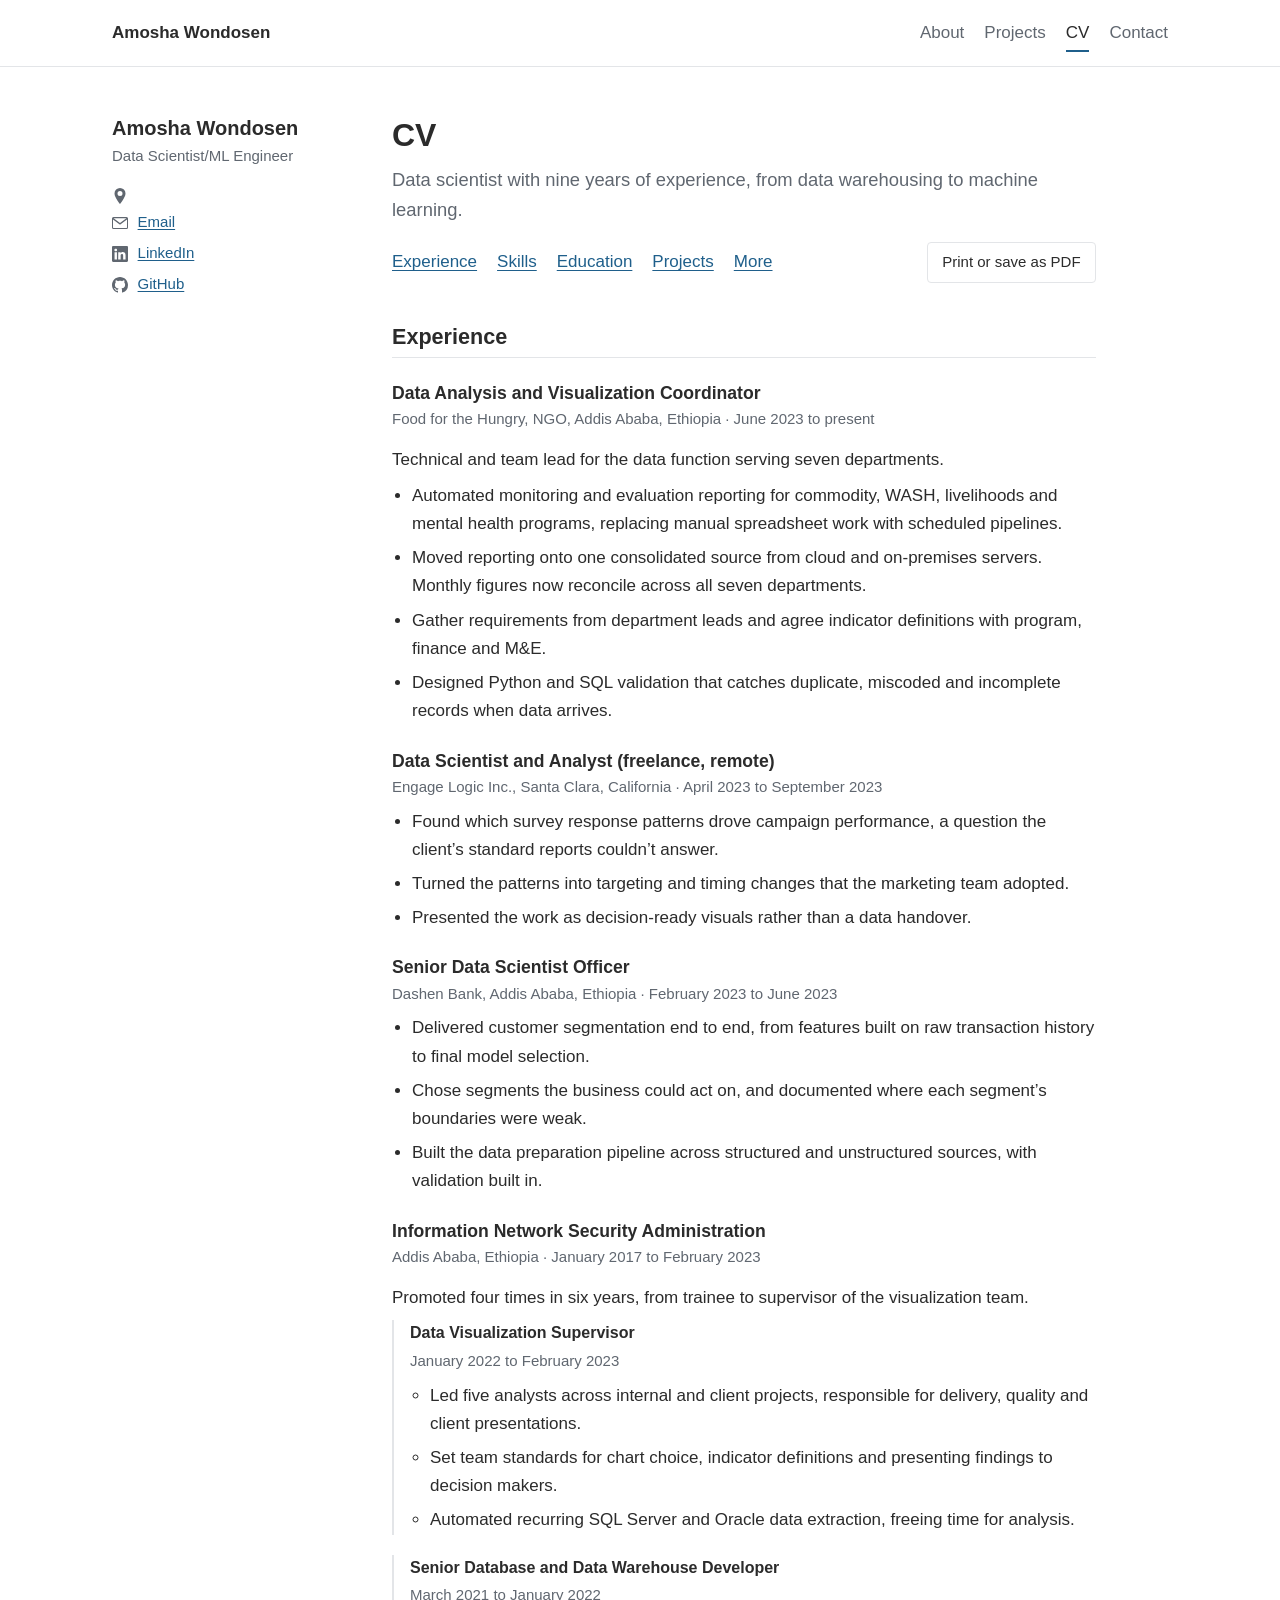
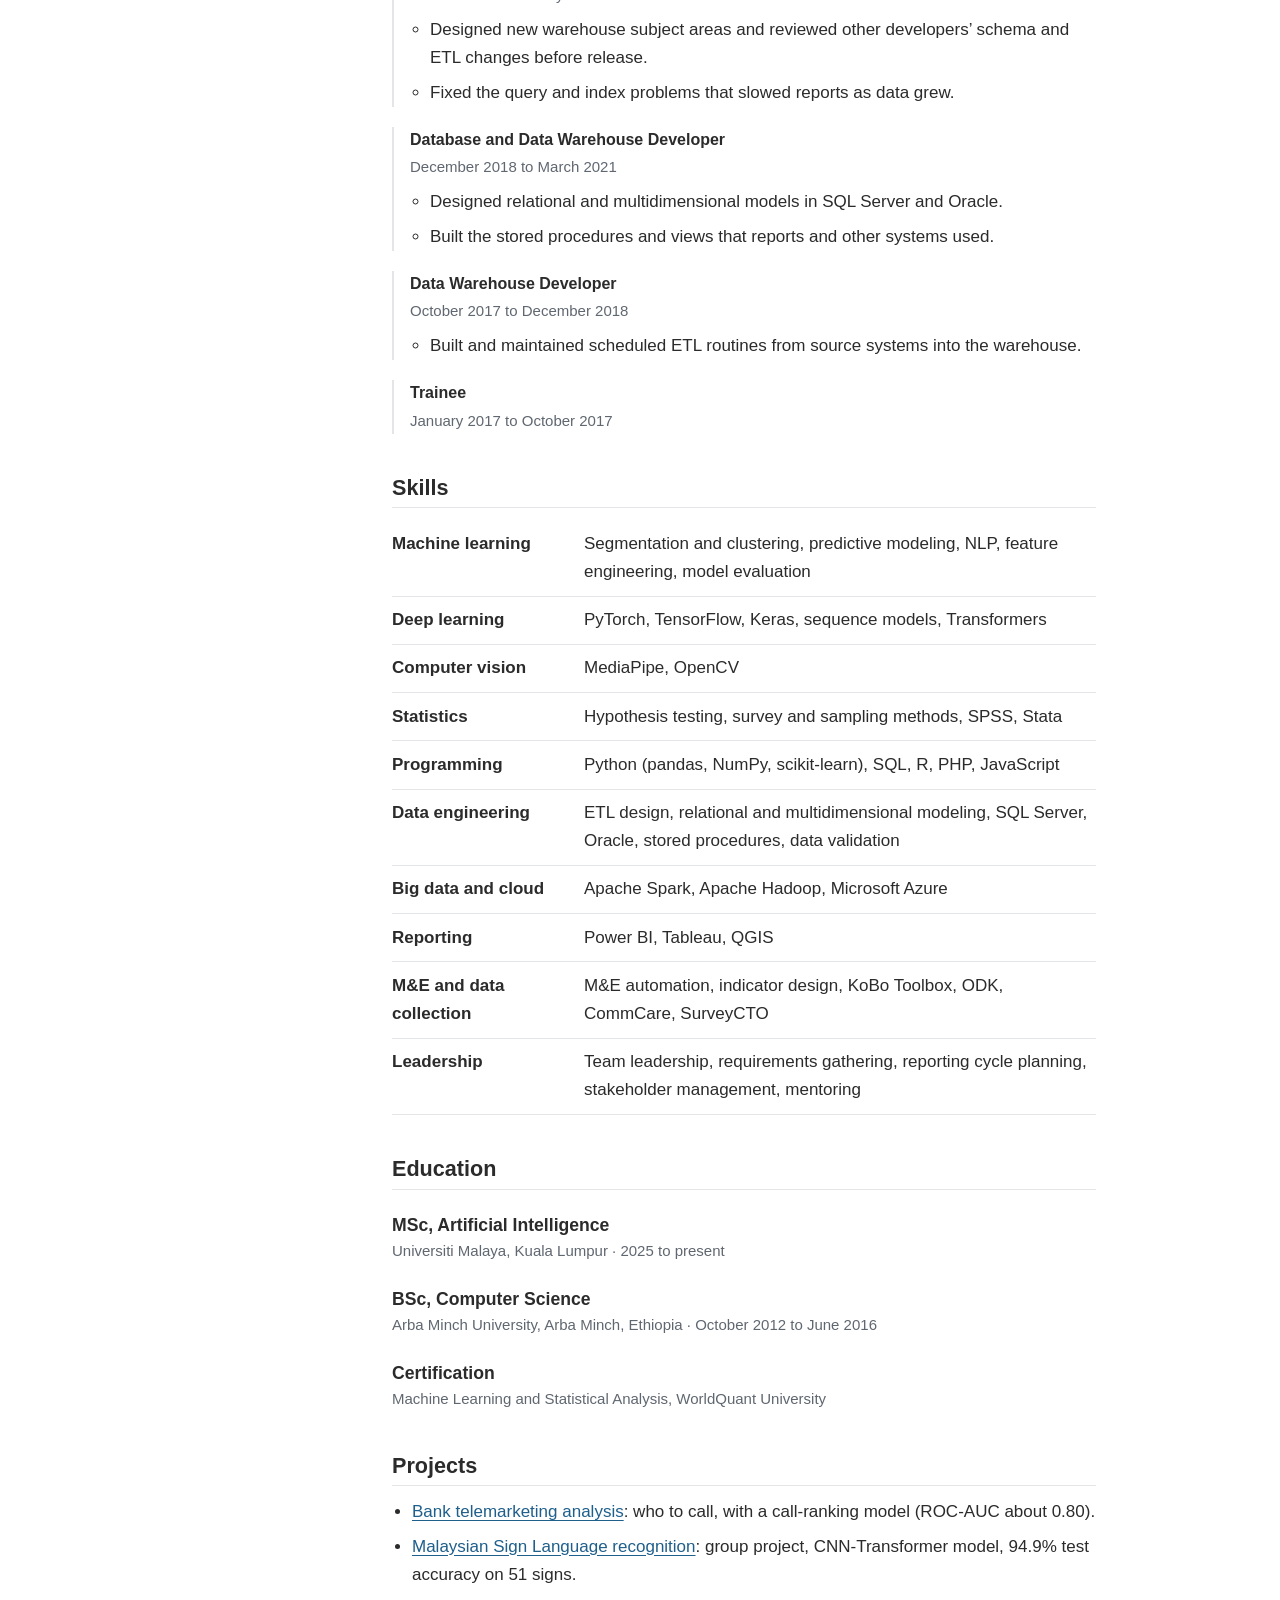
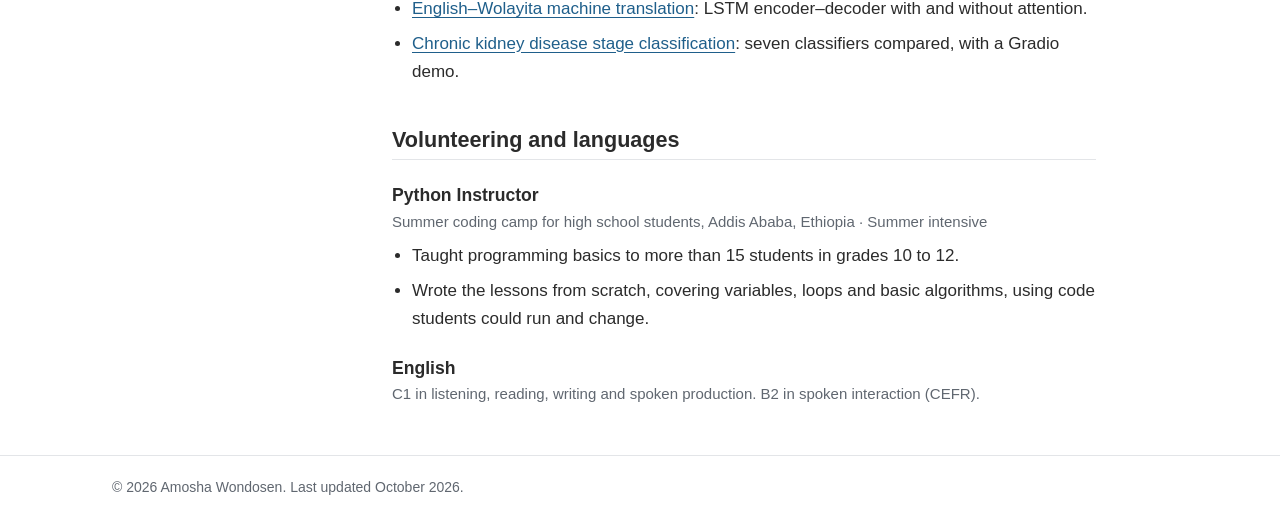
==== cv.html @ c7640586 "portifolio update" ====
<!doctype html>
<html lang="en">
<head>
  <meta charset="utf-8">
  <meta name="viewport" content="width=device-width, initial-scale=1">
  <!-- Replace [FULL NAME] and other placeholders before publishing. See README.md. -->
  <title>CV · Amosha Wondosen</title>
  <meta name="description" content="CV: experience, skills and education of a data scientist with eight years in data.">
  <meta name="author" content="[FULL NAME]">
  <link rel="canonical" href="https://wondosenam.portfolio/cv.html">
  <meta property="og:type" content="website">
  <meta property="og:title" content="CV · Amosha Wondosen ">
  <meta property="og:description" content="CV: experience, skills and education of a data scientist with eight years in data.">
  <meta property="og:url" content="https://wondosenam.portfolio/cv.html">
  <meta name="twitter:card" content="summary">
  <meta name="color-scheme" content="light dark">
  <link rel="icon" href="favicon.svg" type="image/svg+xml">
  <link rel="stylesheet" href="styles.css">
</head>
<body>
  <a class="skip-link" href="#main">Skip to content</a>

  <header class="masthead">
    <div class="container">
      <a class="site-title" href="index.html"><span title="Placeholder:  full name">Amosha Wondosen</span></a>
      <nav class="menu" aria-label="Main">
        <ul>
          <li><a href="index.html">About</a></li>
          <li><a href="projects.html">Projects</a></li>
          <li><a href="cv.html" aria-current="page">CV</a></li>
          <li><a href="contact.html">Contact</a></li>
        </ul>
      </nav>
    </div>
  </header>

  <div class="container page">
    <aside class="profile" aria-label="Profile">
      <!-- Optional photo: save it as images/profile.jpg and uncomment.
      <img class="profile-photo" src="images/profile.jpg" alt="Photo of [FULL NAME]" width="120" height="120">
      -->
      <p class="profile-name"><span  title="Placeholder:  full name">Amosha Wondosen</span></p>
      <p class="profile-role">Data Scientist/ML Engineer</p>
      <ul class="profile-links">
        <li><svg viewBox="0 0 16 16" aria-hidden="true" focusable="false"><path d="M8 0a5.5 5.5 0 0 0-5.5 5.5C2.5 9.6 8 16 8 16s5.5-6.4 5.5-10.5A5.5 5.5 0 0 0 8 0zm0 8a2.5 2.5 0 1 1 0-5 2.5 2.5 0 0 1 0 5z"/></svg><span></span></li>
        <li><svg viewBox="0 0 16 16" aria-hidden="true" focusable="false"><path d="M0 3.5A1.5 1.5 0 0 1 1.5 2h13A1.5 1.5 0 0 1 16 3.5v9a1.5 1.5 0 0 1-1.5 1.5h-13A1.5 1.5 0 0 1 0 12.5zm1.6-.3L8 8.1l6.4-4.9zM15 4.4 8.3 9.5a.5.5 0 0 1-.6 0L1 4.4v8.1c0 .3.2.5.5.5h13c.3 0 .5-.2.5-.5z"/></svg><a href="mailto:name@email.com"><span  title="Placeholder: set email in the mailto link">Email</span></a></li>
        <li><svg viewBox="0 0 16 16" aria-hidden="true" focusable="false"><path d="M0 1.15C0 .52.52 0 1.17 0h13.66C15.48 0 16 .52 16 1.15v13.7c0 .63-.52 1.15-1.17 1.15H1.17C.52 16 0 15.48 0 14.85zm4.94 12.24V6.17H2.54v7.22zM3.74 5.18c.84 0 1.36-.55 1.36-1.25-.02-.71-.52-1.25-1.35-1.25s-1.37.54-1.37 1.25c0 .7.52 1.25 1.34 1.25zm4.9 8.21V9.36c0-.22.02-.43.08-.58.17-.43.57-.88 1.23-.88.87 0 1.21.66 1.21 1.63v3.86h2.4V9.25c0-2.22-1.18-3.25-2.76-3.25-1.27 0-1.84.7-2.16 1.19V6.17h-2.4c.03.68 0 7.22 0 7.22z"/></svg><a href="https://www.linkedin.com/in/your-handle" rel="me"><span  title="Placeholder: set your LinkedIn handle in the link">LinkedIn</span></a></li>
        <li><svg viewBox="0 0 16 16" aria-hidden="true" focusable="false"><path d="M8 0C3.58 0 0 3.58 0 8c0 3.54 2.29 6.53 5.47 7.59.4.07.55-.17.55-.38 0-.19-.01-.82-.01-1.49-2.01.37-2.53-.49-2.69-.94-.09-.23-.48-.94-.82-1.13-.28-.15-.68-.52-.01-.53.63-.01 1.08.58 1.23.82.72 1.21 1.87.87 2.33.66.07-.52.28-.87.51-1.07-1.78-.2-3.64-.89-3.64-3.95 0-.87.31-1.59.82-2.15-.08-.2-.36-1.02.08-2.12 0 0 .67-.21 2.2.82.64-.18 1.32-.27 2-.27s1.36.09 2 .27c1.53-1.04 2.2-.82 2.2-.82.44 1.1.16 1.92.08 2.12.51.56.82 1.27.82 2.15 0 3.07-1.87 3.75-3.65 3.95.29.25.54.73.54 1.48 0 1.07-.01 1.93-.01 2.2 0 .21.15.46.55.38A8.01 8.01 0 0 0 16 8c0-4.42-3.58-8-8-8z"/></svg><a href="https://github.com/WondosenAm" rel="me">GitHub</a></li>
      </ul>
      
    </aside>

    <main id="main" class="content" tabindex="-1">
      <h1>CV</h1>
      <p class="lede">Data scientist with nine years of experience, from data warehousing to machine learning.</p>
      <div class="cv-tools">
        <nav class="toc" aria-label="CV sections">
          <ul>
            <li><a href="#experience">Experience</a></li>
            <li><a href="#skills">Skills</a></li>
            <li><a href="#education">Education</a></li>
            <li><a href="#cv-projects">Projects</a></li>
            <li><a href="#more">More</a></li>
          </ul>
        </nav>
        <button type="button" class="print-btn" onclick="window.print()">Print or save as PDF</button>
      </div>

      <h2 id="experience">Experience</h2>
      <div class="job">
        <h3>Data Analysis and Visualization Coordinator</h3>
        <p class="meta"><span  title="Placeholder: organization name">Food for the Hungry</span>,  NGO, <span  title="Placeholder: city and country">Addis Ababa, Ethiopia</span> · June 2023 to present</p>
        <p>Technical and team lead for the data function serving seven departments.</p>
        <ul>
          <li>Automated monitoring and evaluation reporting for commodity, WASH, livelihoods and mental health programs, replacing manual spreadsheet work with scheduled pipelines.</li>
          <li>Moved reporting onto one consolidated source from cloud and on-premises servers. Monthly figures now reconcile across all seven departments.</li>
          <li>Gather requirements from department leads and agree indicator definitions with program, finance and M&amp;E.</li>
          <li>Designed Python and SQL validation that catches duplicate, miscoded and incomplete records when data arrives.</li>
        </ul>
      </div>

      <div class="job">
        <h3>Data Scientist and Analyst (freelance, remote)</h3>
        <p class="meta"><span  title="Placeholder: company name">Engage Logic Inc.</span>, Santa Clara, California · April 2023 to September 2023</p>
        <ul>
          <li>Found which survey response patterns drove campaign performance, a question the client’s standard reports couldn’t answer.</li>
          <li>Turned the patterns into targeting and timing changes that the marketing team adopted.</li>
          <li>Presented the work as decision-ready visuals rather than a data handover.</li>
        </ul>
      </div>

      <div class="job">
        <h3>Senior Data Scientist Officer</h3>
        <p class="meta"><span  title="Placeholder: bank name">Dashen Bank</span>, <span  title="Placeholder: city and country">Addis Ababa, Ethiopia</span> · February 2023 to June 2023</p>
        <ul>
          <li>Delivered customer segmentation end to end, from features built on raw transaction history to final model selection.</li>
          <li>Chose segments the business could act on, and documented where each segment’s boundaries were weak.</li>
          <li>Built the data preparation pipeline across structured and unstructured sources, with validation built in.</li>
        </ul>
      </div>

      <div class="job">
        <h3><span  title="Placeholder: confirm the company name">Information Network Security Administration</span></h3>
        <p class="meta"><span  title="Placeholder: city and country">Addis Ababa, Ethiopia</span> · January 2017 to February 2023</p>
        <p>Promoted four times in six years, from trainee to supervisor of the visualization team.</p>
        <ul class="roles">
          <li>
            <h4>Data Visualization Supervisor</h4>
            <p class="meta">January 2022 to February 2023</p>
            <ul>
              <li>Led five analysts across internal and client projects, responsible for delivery, quality and client presentations.</li>
              <li>Set team standards for chart choice, indicator definitions and presenting findings to decision makers.</li>
              <li>Automated recurring SQL Server and Oracle data extraction, freeing time for analysis.</li>
            </ul>
          </li>
          <li>
            <h4>Senior Database and Data Warehouse Developer</h4>
            <p class="meta">March 2021 to January 2022</p>
            <ul>
              <li>Designed new warehouse subject areas and reviewed other developers’ schema and ETL changes before release.</li>
              <li>Fixed the query and index problems that slowed reports as data grew.</li>
            </ul>
          </li>
          <li>
            <h4>Database and Data Warehouse Developer</h4>
            <p class="meta">December 2018 to March 2021</p>
            <ul>
              <li>Designed relational and multidimensional models in SQL Server and Oracle.</li>
              <li>Built the stored procedures and views that reports and other systems used.</li>
            </ul>
          </li>
          <li>
            <h4>Data Warehouse Developer</h4>
            <p class="meta">October 2017 to December 2018</p>
            <ul>
              <li>Built and maintained scheduled ETL routines from source systems into the warehouse.</li>
            </ul>
          </li>
          <li>
            <h4>Trainee</h4>
            <p class="meta">January 2017 to October 2017</p>
          </li>
        </ul>
      </div>

      <h2 id="skills">Skills</h2>
      <dl class="skills">
        <div><dt>Machine learning</dt><dd>Segmentation and clustering, predictive modeling, NLP, feature engineering, model evaluation</dd></div>
        <div><dt>Deep learning</dt><dd>PyTorch, TensorFlow, Keras, sequence models, Transformers</dd></div>
        <div><dt>Computer vision</dt><dd>MediaPipe, OpenCV</dd></div>
        <div><dt>Statistics</dt><dd>Hypothesis testing, survey and sampling methods, SPSS, Stata</dd></div>
        <div><dt>Programming</dt><dd>Python (pandas, NumPy, scikit-learn), SQL, R, PHP, JavaScript</dd></div>
        <div><dt>Data engineering</dt><dd>ETL design, relational and multidimensional modeling, SQL Server, Oracle, stored procedures, data validation</dd></div>
        <div><dt>Big data and cloud</dt><dd>Apache Spark, Apache Hadoop, Microsoft Azure</dd></div>
        <div><dt>Reporting</dt><dd>Power BI, Tableau, QGIS</dd></div>
        <div><dt>M&amp;E and data collection</dt><dd>M&amp;E automation, indicator design, KoBo Toolbox, ODK, CommCare, SurveyCTO</dd></div>
        <div><dt>Leadership</dt><dd>Team leadership, requirements gathering, reporting cycle planning, stakeholder management, mentoring</dd></div>
      </dl>

      <h2 id="education">Education</h2>
      <div class="job">
        <h3>MSc, Artificial Intelligence</h3>
        <p class="meta"><span title="Placeholder: confirm: inferred from  GitHub projects">Universiti Malaya</span>, Kuala Lumpur · 2025 to present</p>
      </div>
      <div class="job">
        <h3>BSc, Computer Science</h3>
        <p class="meta"><span  title="Placeholder: university name">Arba Minch University</span>, <span  title="Placeholder: city and country"> Arba Minch, Ethiopia</span> · October 2012 to June 2016</p>
      </div>
      <div class="job">
        <h3>Certification</h3>
        <p class="meta">Machine Learning and Statistical Analysis, WorldQuant University</p>
      </div>

      <h2 id="cv-projects">Projects</h2>
      <ul>
        <li><a href="projects.html#bank-marketing">Bank telemarketing analysis</a>: who to call, with a call-ranking model (ROC-AUC about 0.80).</li>
        <li><a href="projects.html#sign-language">Malaysian Sign Language recognition</a>: group project, CNN-Transformer model, 94.9% test accuracy on 51 signs.</li>
        <li><a href="projects.html#translation">English–Wolayita machine translation</a>: LSTM encoder–decoder with and without attention.</li>
        <li><a href="projects.html#kidney">Chronic kidney disease stage classification</a>: seven classifiers compared, with a Gradio demo.</li>
      </ul>

      <h2 id="more">Volunteering and languages</h2>
      <div class="job">
        <h3>Python Instructor</h3>
        <p class="meta">Summer coding camp for high school students, <span  title="Placeholder: city and country">Addis Ababa, Ethiopia</span> · Summer intensive</p>
        <ul>
          <li>Taught programming basics to more than 15 students in grades 10 to 12.</li>
          <li>Wrote the lessons from scratch, covering variables, loops and basic algorithms, using code students could run and change.</li>
        </ul>
      </div>
      <div class="job">
        <h3>English</h3>
        <p class="meta">C1 in listening, reading, writing and spoken production. B2 in spoken interaction (CEFR).</p>
      </div>
    </main>
  </div>

  <footer class="site-footer">
    <div class="container">
      <p>© 2026 <span  title="Placeholder:  full name">Amosha Wondosen</span>. Last updated October 2026.</p>
    </div>
  </footer>
</body>
</html>
---- styles.css ----
/* Layout follows the AcademicPages pattern: top menu, profile sidebar, one content column. */

:root {
  --bg: #ffffff;
  --text: #2b2b2b;
  --muted: #606770;
  --line: #e3e5e8;
  --link: #1f5f8b;
  --soft: #f4f6f8;
  --todo-bg: #fff4c2;
  --todo-line: #c9a227;
  --font: -apple-system, BlinkMacSystemFont, "Segoe UI", Roboto, "Helvetica Neue", Arial, sans-serif;
  color-scheme: light dark;
}

@media (prefers-color-scheme: dark) {
  :root {
    --bg: #17191c;
    --text: #e4e6e9;
    --muted: #a3a9b1;
    --line: #2e3238;
    --link: #79b4dd;
    --soft: #1f2226;
    --todo-bg: #3d3412;
    --todo-line: #b8941f;
  }
}

*, *::before, *::after { box-sizing: border-box; }

html { -webkit-text-size-adjust: 100%; text-size-adjust: 100%; }

body {
  margin: 0;
  background: var(--bg);
  color: var(--text);
  font-family: var(--font);
  font-size: 1.0625rem;
  line-height: 1.65;
}

a { color: var(--link); text-underline-offset: 0.15em; }
a:hover { text-decoration-thickness: 2px; }

:focus-visible { outline: 2px solid var(--link); outline-offset: 2px; border-radius: 2px; }

h1, h2, h3 { line-height: 1.3; margin: 0; }
p, ul, dl { margin: 0; }

.skip-link {
  position: absolute; left: 16px; top: -100px; z-index: 10;
  padding: 0.5rem 0.75rem; background: var(--text); color: var(--bg);
}
.skip-link:focus { top: 8px; }

/* Placeholder text copied from the CV template. Remove the class once filled in. */
.todo {
  background: var(--todo-bg);
  border-bottom: 1px dashed var(--todo-line);
  padding: 0 0.15em;
}

.container {
  max-width: 68rem;
  margin: 0 auto;
  padding: 0 16px;
}

/* ---------- Top menu ---------- */
.masthead { border-bottom: 1px solid var(--line); }
.masthead .container {
  display: flex;
  flex-wrap: wrap;
  align-items: center;
  justify-content: space-between;
  gap: 0.25rem 1.5rem;
  padding-top: 0.9rem;
  padding-bottom: 0.9rem;
}
.site-title {
  font-weight: 700;
  color: var(--text);
  text-decoration: none;
}
.menu ul {
  display: flex;
  flex-wrap: wrap;
  gap: 0 1.25rem;
  list-style: none;
  padding: 0;
}
.menu a {
  display: inline-block;
  padding: 0.3rem 0;
  color: var(--muted);
  text-decoration: none;
}
.menu a:hover { color: var(--text); }
.menu a[aria-current="page"] {
  color: var(--text);
  box-shadow: inset 0 -2px 0 var(--link);
}

/* ---------- Page layout ---------- */
.page { padding-top: 2rem; padding-bottom: 3rem; }

@media (min-width: 52rem) {
  .page {
    display: grid;
    grid-template-columns: 14rem minmax(0, 1fr);
    gap: 3.5rem;
    padding-top: 3rem;
  }
}

/* ---------- Sidebar ---------- */
.profile {
  padding-bottom: 1.5rem;
  margin-bottom: 2rem;
  border-bottom: 1px solid var(--line);
  font-size: 0.9375rem;
}
@media (min-width: 52rem) {
  .profile {
    position: sticky;
    top: 2rem;
    align-self: start;
    border-bottom: 0;
    margin-bottom: 0;
  }
}
.profile-photo {
  display: block;
  width: 7.5rem;
  height: 7.5rem;
  border-radius: 50%;
  object-fit: cover;
  margin-bottom: 1rem;
}
.profile-name { font-size: 1.25rem; font-weight: 700; line-height: 1.3; }
.profile-role { color: var(--muted); margin-top: 0.15rem; }
.profile-links {
  list-style: none;
  padding: 0;
  margin-top: 1rem;
}
.profile-links li {
  display: flex;
  align-items: center;
  gap: 0.6rem;
  padding: 0.2rem 0;
  overflow-wrap: anywhere;
}
.profile-links svg {
  flex: none;
  width: 1rem;
  height: 1rem;
  fill: var(--muted);
}
.profile-note {
  margin-top: 1rem;
  padding: 0.5rem 0.75rem;
  background: var(--soft);
  border-radius: 4px;
  font-size: 0.875rem;
}

/* ---------- Content ---------- */
.content { max-width: 44rem; min-width: 0; }

.content h1 { font-size: 2rem; }
.lede { margin-top: 0.5rem; font-size: 1.15rem; color: var(--muted); }

.content h2 {
  font-size: 1.35rem;
  margin-top: 2.5rem;
  margin-bottom: 0.75rem;
  padding-bottom: 0.35rem;
  border-bottom: 1px solid var(--line);
}
.content h3 { font-size: 1.1rem; }

.content p + p { margin-top: 0.9rem; }
.content ul { padding-left: 1.25rem; }
.content li + li { margin-top: 0.4rem; }

.meta {
  color: var(--muted);
  font-size: 0.9375rem;
  margin-top: 0.15rem;
}

/* Short project list on the home page */
.link-list { list-style: none; padding: 0 !important; }
.link-list li + li { margin-top: 0.9rem; }
.link-list a { font-weight: 600; }

/* Portfolio entries */
.project { padding: 1.5rem 0; border-bottom: 1px solid var(--line); }
.project:last-child { border-bottom: 0; }
.project > p:not(.meta) { margin-top: 0.75rem; }
.project ul { margin-top: 0.75rem; }
.project .code-link { margin-top: 0.9rem; font-weight: 600; }

/* CV */
.job { margin-top: 1.5rem; }
.job ul { margin-top: 0.5rem; }
.roles { list-style: none; padding: 0 !important; margin-top: 1rem; }
.roles > li { padding-left: 1rem; border-left: 2px solid var(--line); }
.roles > li + li { margin-top: 1.25rem; }
.roles h4 { margin: 0; font-size: 1rem; }

.skills div { padding: 0.6rem 0; border-bottom: 1px solid var(--line); }
.skills dt { font-weight: 600; }
.skills dd { margin: 0.1rem 0 0; }
@media (min-width: 36rem) {
  .skills div { display: grid; grid-template-columns: 11rem minmax(0, 1fr); gap: 1rem; }
  .skills dd { margin: 0; }
}

/* ---------- Footer ---------- */
.site-footer {
  border-top: 1px solid var(--line);
  color: var(--muted);
  font-size: 0.875rem;
}
.site-footer .container { padding-top: 1.25rem; padding-bottom: 2rem; }

/* ---------- Print (the CV page prints as a clean document) ---------- */
@media print {
  :root { --bg: #fff; --text: #000; --muted: #444; --line: #ccc; --link: #000; }
  body { font-size: 10.5pt; }
  .skip-link, .masthead, .site-footer, .profile-photo, .profile-note { display: none; }
  .page { display: block; padding: 0; }
  .profile { position: static; border-bottom: 1px solid var(--line); }
  .todo { background: none; border: 0; }
  .job, .project, .roles > li { break-inside: avoid; }
}

/* Labeled rows: "At a glance", project fields, contact details */
.fields { margin-top: 0.75rem; }
.fields dt { font-weight: 600; }
.fields dd { margin: 0 0 0.75rem; }
.fields dd:last-child { margin-bottom: 0; }
@media (min-width: 36rem) {
  .fields {
    display: grid;
    grid-template-columns: 8.5rem minmax(0, 1fr);
    column-gap: 1.25rem;
    row-gap: 0.7rem;
  }
  .fields dd { margin: 0; }
}

.more { margin-top: 1rem; font-weight: 600; }

/* Project index at the top of the projects page */
.toc-box {
  margin-top: 1.5rem;
  padding: 1rem 1.25rem;
  background: var(--soft);
  border-radius: 6px;
  display: grid;
  gap: 1rem;
}
@media (min-width: 40rem) { .toc-box { grid-template-columns: 1fr 1fr; gap: 1.5rem; } }
.toc-title { font-weight: 700; }
.toc-title a { color: var(--text); text-decoration: none; }
.toc-box ul { margin-top: 0.4rem; padding-left: 1.1rem; font-size: 0.9375rem; }
.toc-box li + li { margin-top: 0.3rem; }

/* CV section links and print button */
.cv-tools {
  margin-top: 1rem;
  display: flex;
  flex-wrap: wrap;
  align-items: center;
  justify-content: space-between;
  gap: 0.75rem 1.5rem;
}
.toc ul { display: flex; flex-wrap: wrap; gap: 0.25rem 1.25rem; list-style: none; padding: 0 !important; }
.toc li + li { margin-top: 0; }
.toc a { display: inline-block; padding: 0.2rem 0; }
.print-btn {
  font: inherit;
  font-size: 0.9375rem;
  color: var(--text);
  background: var(--bg);
  border: 1px solid var(--line);
  border-radius: 4px;
  padding: 0.45rem 0.9rem;
  cursor: pointer;
}
.print-btn:hover { border-color: var(--muted); }

/* Contact page */
.contact-email {
  font-size: clamp(1.2rem, 1.05rem + 0.8vw, 1.5rem);
  font-weight: 600;
  overflow-wrap: anywhere;
}

@media print {
  .cv-tools, .toc-box { display: none; }
}

/* Phones: the menu already shows the name, so the profile becomes one compact row of links */
@media (max-width: 51.99rem) {
  .profile { padding-bottom: 1rem; margin-bottom: 1.5rem; }
  .profile-name, .profile-role { display: none; }
  .profile-links {
    display: flex;
    flex-wrap: wrap;
    gap: 0.25rem 1.25rem;
    margin-top: 0;
  }
  .profile-note { display: inline-block; margin-top: 0.75rem; }
}
@media print {
  .profile-name, .profile-role { display: block; }
}
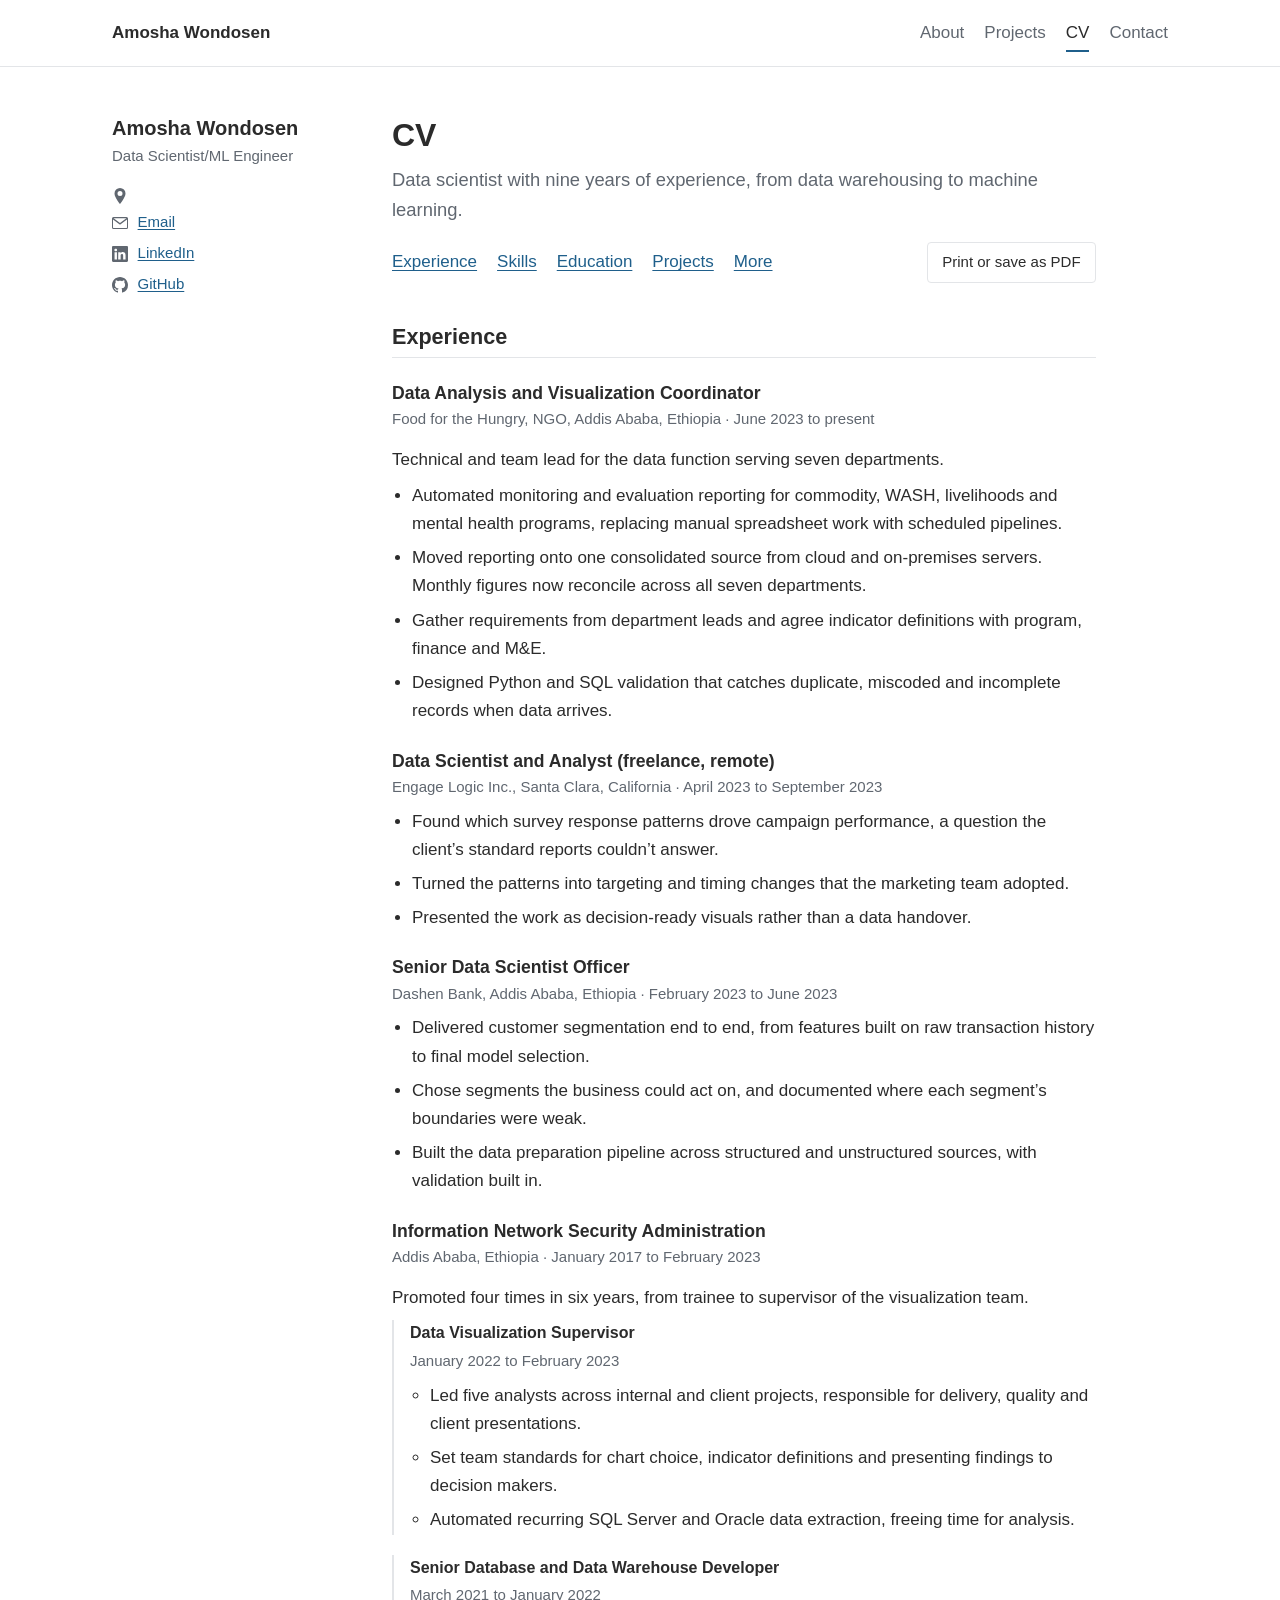
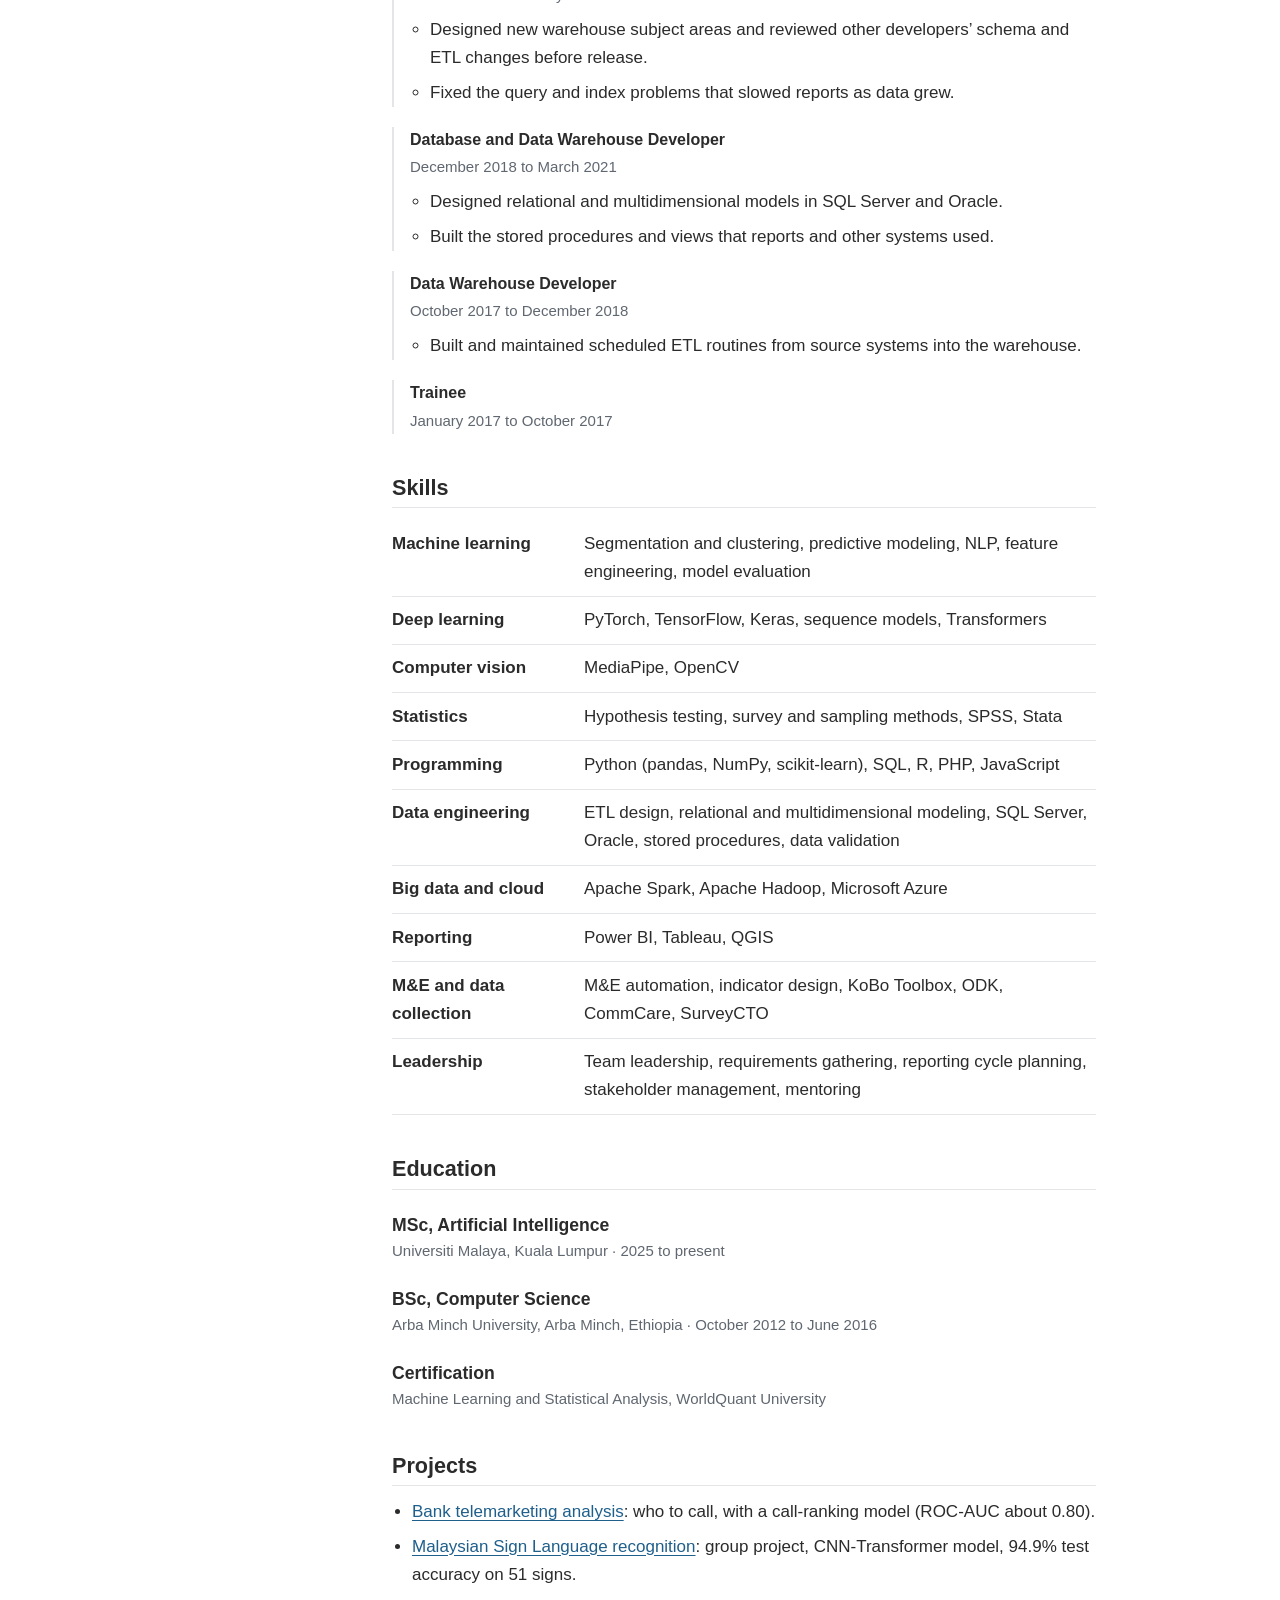
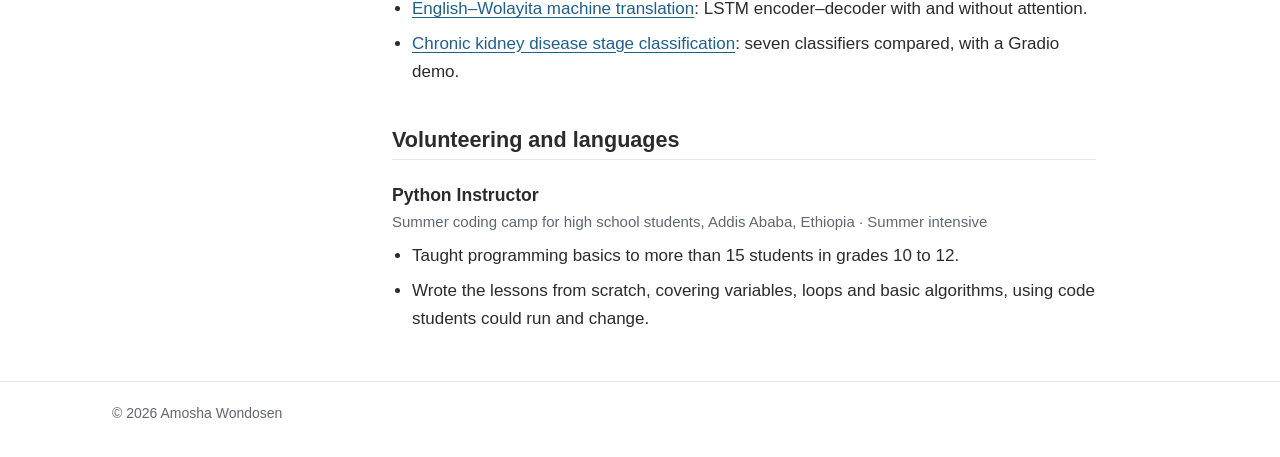
==== commit b961192a: "update" ====
--- a/cv.html
+++ b/cv.html
@@ -188,16 +188,13 @@
           <li>Wrote the lessons from scratch, covering variables, loops and basic algorithms, using code students could run and change.</li>
         </ul>
       </div>
-      <div class="job">
-        <h3>English</h3>
-        <p class="meta">C1 in listening, reading, writing and spoken production. B2 in spoken interaction (CEFR).</p>
-      </div>
+      
     </main>
   </div>
 
   <footer class="site-footer">
     <div class="container">
-      <p>© 2026 <span  title="Placeholder:  full name">Amosha Wondosen</span>. Last updated October 2026.</p>
+      <p>© 2026 <span  title="Placeholder:  full name">Amosha Wondosen</span></p>
     </div>
   </footer>
 </body>
